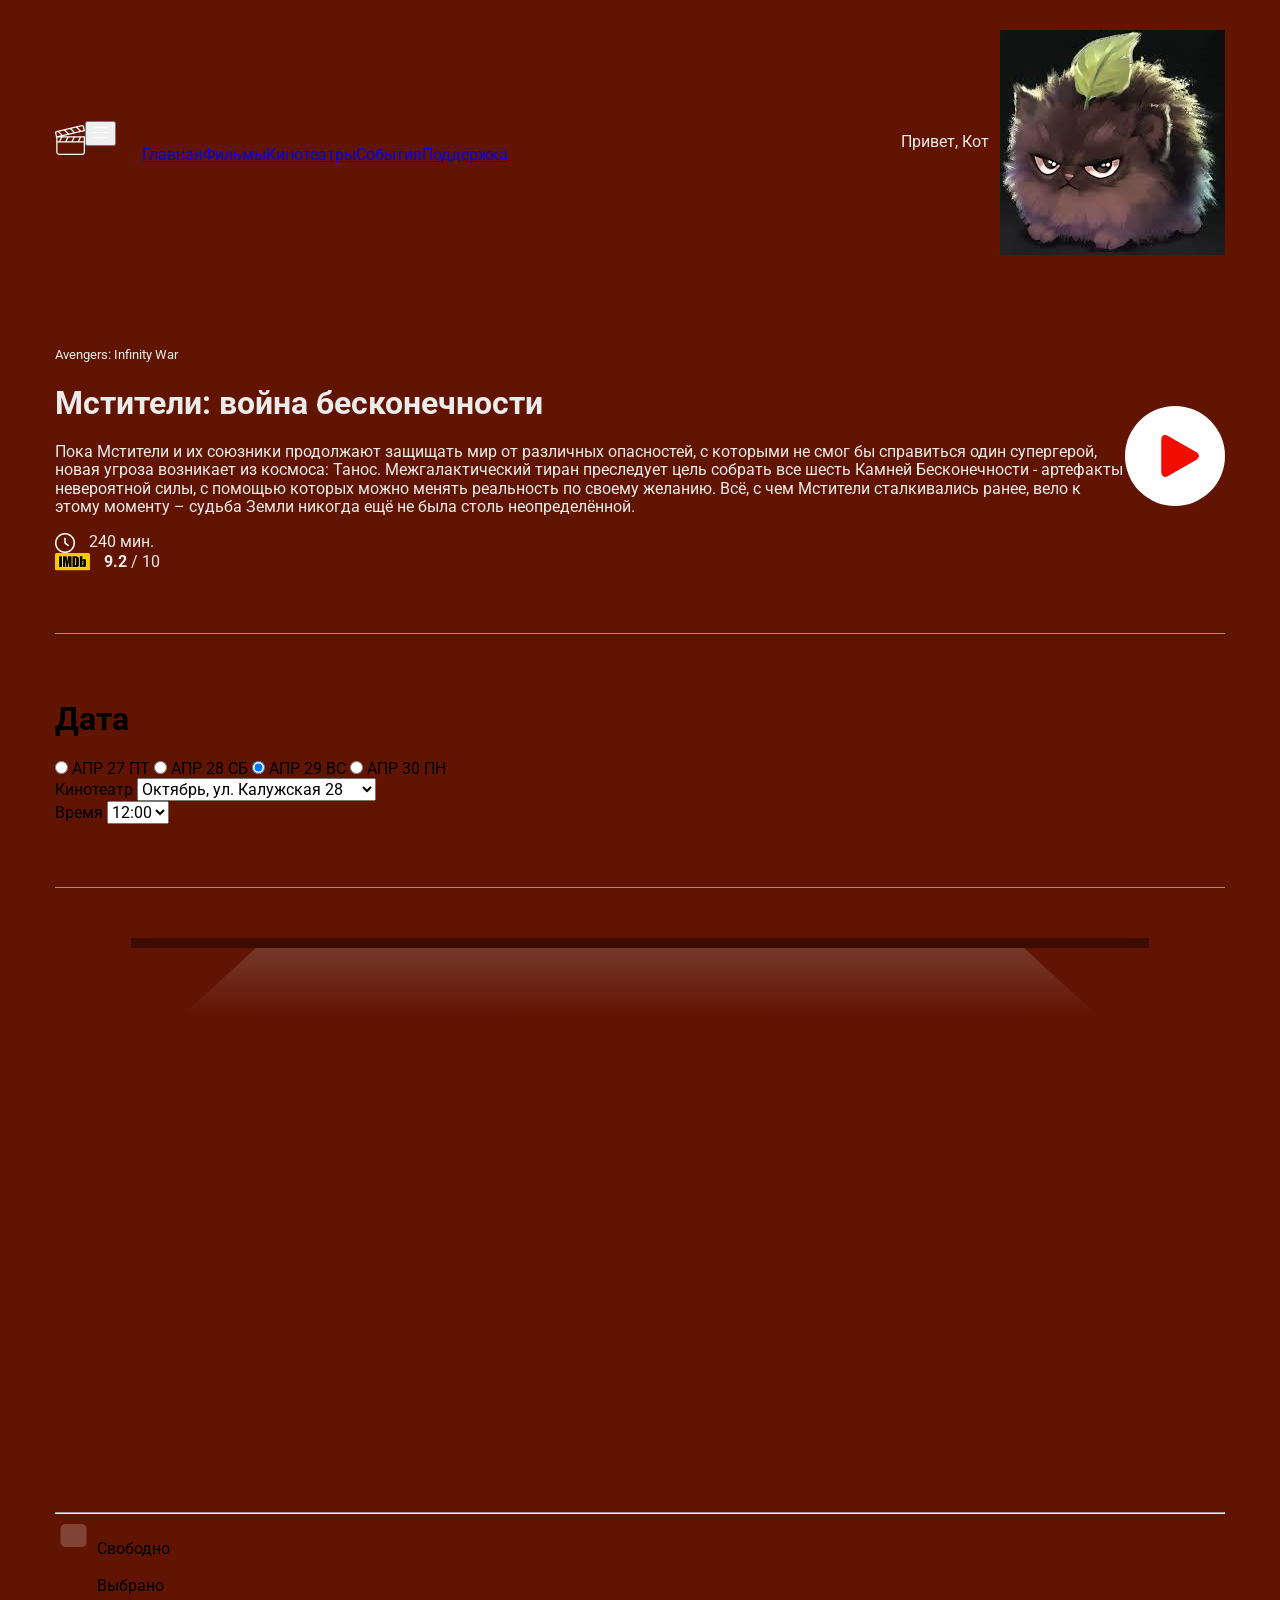
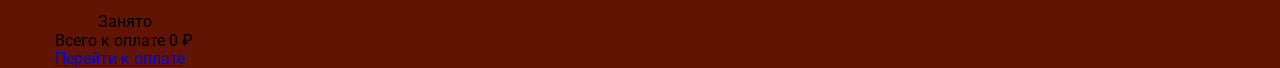
==== index.html @ 6d998ad7 "Add files via upload" ====
<!DOCTYPE html>
<html lang="ru">
  <head>
    <meta charset="UTF-8" />
    <meta http-equiv="X-UA-Compatible" content="IE=edge" />
    <meta name="viewport" content="width=device-width, initial-scale=1.0" />
    <title>Кинотеатр</title>
    <link rel="preconnect" href="https://fonts.googleapis.com" />
    <link rel="preconnect" href="https://fonts.gstatic.com" crossorigin />
    <link
      href="https://fonts.googleapis.com/css2?family=Roboto:wght@400;700&display=swap"
      rel="stylesheet"
    />
    <link rel="stylesheet" href="CSS/normalize.css" />
    <link
      rel="stylesheet"
      href="https://cdn.jsdelivr.net/npm/@fancyapps/ui@4.0/dist/fancybox.css"
    />
    <link rel="stylesheet" href="CSS/style.css" />
  </head>
  <body>
    <header class="header">
      <div class="navbar container">
        <a href="/">
          <img src="IMG/logo.png" alt="logo" />
        </a>
        <nav class="nav">
          <button class="m-menu">
            <svg
              width="15"
              height="11"
              viewBox="0 0 15 11"
              fill="none"
              xmlns="http://www.w3.org/2000/svg"
            >
              <line y1="0.5" x2="15" y2="0.5" stroke="white" />
              <line y1="5.5" x2="15" y2="5.5" stroke="white" />
              <line y1="10.5" x2="15" y2="10.5" stroke="white" />
            </svg>
          </button>
          <ul class="menu">
            <li class="menu-item">
              <a href="#1" class="menu-link">Главная</a>
            </li>
            <li class="menu-item">
              <a href="#2" class="menu-link">Фильмы</a>
            </li>
            <li class="menu-item">
              <a href="#3" class="menu-link">Кинотеатры</a>
            </li>
            <li class="menu-item">
              <a
                href="https://ru.wikipedia.org/wiki/%D0%9C%D1%81%D1%82%D0%B8%D1%82%D0%B5%D0%BB%D0%B8:_%D0%92%D0%BE%D0%B9%D0%BD%D0%B0_%D0%B1%D0%B5%D1%81%D0%BA%D0%BE%D0%BD%D0%B5%D1%87%D0%BD%D0%BE%D1%81%D1%82%D0%B8"
                class="menu-link"
                >События</a
              >
            </li>
            <li class="menu-item">
              <a
                href="https://pomoschryadom.ru/category/helplines"
                class="menu-link"
                >Поддержка</a
              >
            </li>
          </ul>
        </nav>
        <div class="user">
          <span>Привет, Кот</span>
          <img class="avatar" src="IMG/Rectangle.jfif" alt="Мила" />
        </div>
      </div>
      <!-- /.navbar -->

      <div class="film container">
        <div class="film-info">
          <small id="1" class="film-title-small">Avengers: Infinity War</small>
          <h1 id="2" class="film-title">Мстители: война бесконечности</h1>
          <p class="film-description">
            Пока Мстители и их союзники продолжают защищать мир от различных
            опасностей, с которыми не смог бы справиться один супергерой, новая
            угроза возникает из космоса: Танос. Межгалактический тиран
            преследует цель собрать все шесть Камней Бесконечности - артефакты
            невероятной силы, с помощью которых можно менять реальность по
            своему желанию. Всё, с чем Мстители сталкивались ранее, вело к этому
            моменту – судьба Земли никогда ещё не была столь неопределённой.
          </p>
          <div class="film-details">
            <div class="time">
              <img src="IMG/clock 1.png" alt="Время" class="time-icon" />
              <span class="time-counter">240 мин.</span>
            </div>
            <div class="rating">
              <img src="IMG/imdb.png" alt="imdb" class="rating-icon" />
              <span class="rating-counter">
                <strong class="rating-current">9.2</strong> / 10
              </span>
            </div>
          </div>
          <!-- /.film-details -->
        </div>
        <a href="#" id="open-video" class="film-trailer">
          <div id="video-container">
            <svg
              width="100"
              height="100"
              viewBox="0 0 100 100"
              fill="none"
              xmlns="http://www.w3.org/2000/svg"
            >
              <circle cx="50" cy="50" r="50" fill="white" />
              <g clip-path="url(#clip0_1_158)">
                <path
                  d="M43.0758 30.0033C39.3071 27.8416 36.2518 29.6125 36.2518 33.9556V66.0059C36.2518 70.3533 39.3071 72.1219 43.0758 69.9623L71.0893 53.8967C74.8592 51.7342 74.8592 48.2306 71.0893 46.0686L43.0758 30.0033Z"
                  fill="#F20D01"
                />
              </g>
              <defs>
                <clipPath id="clip0_1_158">
                  <rect
                    width="41.8013"
                    height="41.8013"
                    fill="white"
                    transform="translate(34.1837 29.0816)"
                  />
                </clipPath>
              </defs>
            </svg>
          </div>
        </a>
      </div>
      <!-- /.film -->

      <div class="session container">
        <div class="session_date">
          <h1 class="date_title">Дата</h1>
          <div class="session_container">
            <input type="radio" id="d27" name="date" />
            <label for="d27" class="session_day">
              <span class="mouth">АПР</span>
              <span class="day">27</span>
              <span class="day_week">ПТ</span>
            </label>

            <input type="radio" id="d28" name="date" />
            <label for="d28" class="session_day">
              <span class="mouth">АПР</span>
              <span class="day">28</span>
              <span class="day_week">СБ</span>
            </label>

            <input type="radio" id="d29" name="date" checked />
            <label for="d29" class="session_day">
              <span class="mouth">АПР</span>
              <span class="day">29</span>
              <span class="day_week">ВС</span>
            </label>

            <input type="radio" id="d30" name="date" />
            <label for="d30" class="session_day">
              <span class="mouth">АПР</span>
              <span class="day">30</span>
              <span class="day_week">ПН</span>
            </label>
          </div>
        </div>
        <!-- /.date -->
        <div class="session-cinema">
          <span id="3" class="session-label">Кинотеатр</span>
          <select class="select select-cinema" name="cinema">
            <option value="Октябрь, ул. Калужская 28">
              Октябрь, ул. Калужская 28
            </option>
            <option value="Ленина, ул. Пушкинская 12">
              Ленина, ул. Пушкинская 12
            </option>
            <option value="Зубарева, ул. Современная 8">
              Зубарева, ул. Современная 8
            </option>
            <option value="Черепанова, ул. Горловая 32">
              Черепанова, ул. Горловая 32
            </option>
          </select>
        </div>
        <!-- /.cinema -->
        <div class="session-time">
          <span class="session-label">Время</span>
          <select class="select" name="time">
            <option value="12:00">12:00</option>
            <option value="16:00">16:00</option>
            <option value="20:00">20:00</option>
            <option value="00:00">00:00</option>
          </select>
        </div>
        <!-- /.session-time -->
      </div>
      <!-- /.session -->
    </header>

    <div class="scheme container">
      <svg
        class="scheme-svg"
        viewBox="0 0 1170 600"
        fill="none"
        xmlns="http://www.w3.org/2000/svg"
      >
        <path
          class="light"
          d="M128 115L201.04 48H968.96L1042 115H128Z"
          fill="url(#paint0_linear_13_374)"
        />
        <line
          x1="76"
          y1="43"
          x2="1094"
          y2="43"
          stroke="black"
          stroke-opacity="0.39"
          stroke-width="10"
        />
        <path
          d="M156.5 135C159.814 135 162.5 137.686 162.5 141V154C162.5 157.314 159.814 160 156.5 160H140.5C137.186 160 134.5 157.314 134.5 154V141C134.5 137.686 137.186 135 140.5 135H156.5Z"
        />
        <path
          d="M205 135C208.314 135 211 137.686 211 141V154C211 157.314 208.314 160 205 160H189C185.686 160 183 157.314 183 154V141C183 137.686 185.686 135 189 135H205Z"
        />
        <path
          d="M253.5 135C256.814 135 259.5 137.686 259.5 141V154C259.5 157.314 256.814 160 253.5 160H237.5C234.186 160 231.5 157.314 231.5 154V141C231.5 137.686 234.186 135 237.5 135H253.5Z"
        />
        <path
          d="M302 135C305.314 135 308 137.686 308 141V154C308 157.314 305.314 160 302 160H286C282.686 160 280 157.314 280 154V141C280 137.686 282.686 135 286 135H302Z"
        />
        <path
          d="M350.5 135C353.814 135 356.5 137.686 356.5 141V154C356.5 157.314 353.814 160 350.5 160H334.5C331.186 160 328.5 157.314 328.5 154V141C328.5 137.686 331.186 135 334.5 135H350.5Z"
        />
        <path
          d="M399 135C402.314 135 405 137.686 405 141V154C405 157.314 402.314 160 399 160H383C379.686 160 377 157.314 377 154V141C377 137.686 379.686 135 383 135H399Z"
        />
        <path
          d="M447.5 135C450.814 135 453.5 137.686 453.5 141V154C453.5 157.314 450.814 160 447.5 160H431.5C428.186 160 425.5 157.314 425.5 154V141C425.5 137.686 428.186 135 431.5 135H447.5Z"
        />
        <path
          class="booked"
          d="M496 135C499.314 135 502 137.686 502 141V154C502 157.314 499.314 160 496 160H480C476.686 160 474 157.314 474 154V141C474 137.686 476.686 135 480 135H496Z"
        />
        <path
          d="M544.5 135C547.814 135 550.5 137.686 550.5 141V154C550.5 157.314 547.814 160 544.5 160H528.5C525.186 160 522.5 157.314 522.5 154V141C522.5 137.686 525.186 135 528.5 135H544.5Z"
        />
        <path
          d="M593 135C596.314 135 599 137.686 599 141V154C599 157.314 596.314 160 593 160H577C573.686 160 571 157.314 571 154V141C571 137.686 573.686 135 577 135H593Z"
        />
        <path
          d="M641.5 135C644.814 135 647.5 137.686 647.5 141V154C647.5 157.314 644.814 160 641.5 160H625.5C622.186 160 619.5 157.314 619.5 154V141C619.5 137.686 622.186 135 625.5 135H641.5Z"
        />
        <path
          class="booked"
          d="M690 135C693.314 135 696 137.686 696 141V154C696 157.314 693.314 160 690 160H674C670.686 160 668 157.314 668 154V141C668 137.686 670.686 135 674 135H690Z"
        />
        <path
          d="M738.5 135C741.814 135 744.5 137.686 744.5 141V154C744.5 157.314 741.814 160 738.5 160H722.5C719.186 160 716.5 157.314 716.5 154V141C716.5 137.686 719.186 135 722.5 135H738.5Z"
        />
        <path
          d="M787 135C790.314 135 793 137.686 793 141V154C793 157.314 790.314 160 787 160H771C767.686 160 765 157.314 765 154V141C765 137.686 767.686 135 771 135H787Z"
        />
        <path
          class="booked"
          d="M835.5 135C838.814 135 841.5 137.686 841.5 141V154C841.5 157.314 838.814 160 835.5 160H819.5C816.186 160 813.5 157.314 813.5 154V141C813.5 137.686 816.186 135 819.5 135H835.5Z"
        />
        <path
          d="M884 135C887.314 135 890 137.686 890 141V154C890 157.314 887.314 160 884 160H868C864.686 160 862 157.314 862 154V141C862 137.686 864.686 135 868 135H884Z"
        />
        <path
          d="M932.5 135C935.814 135 938.5 137.686 938.5 141V154C938.5 157.314 935.814 160 932.5 160H916.5C913.186 160 910.5 157.314 910.5 154V141C910.5 137.686 913.186 135 916.5 135H932.5Z"
        />
        <path
          d="M981 135C984.314 135 987 137.686 987 141V154C987 157.314 984.314 160 981 160H965C961.686 160 959 157.314 959 154V141C959 137.686 961.686 135 965 135H981Z"
        />
        <path
          class="booked"
          d="M1029.5 135C1032.81 135 1035.5 137.686 1035.5 141V154C1035.5 157.314 1032.81 160 1029.5 160H1013.5C1010.19 160 1007.5 157.314 1007.5 154V141C1007.5 137.686 1010.19 135 1013.5 135H1029.5Z"
        />
        <path
          d="M156.5 184C159.814 184 162.5 186.686 162.5 190V203C162.5 206.314 159.814 209 156.5 209H140.5C137.186 209 134.5 206.314 134.5 203V190C134.5 186.686 137.186 184 140.5 184H156.5Z"
        />
        <path
          d="M205 184C208.314 184 211 186.686 211 190V203C211 206.314 208.314 209 205 209H189C185.686 209 183 206.314 183 203V190C183 186.686 185.686 184 189 184H205Z"
        />
        <path
          d="M253.5 184C256.814 184 259.5 186.686 259.5 190V203C259.5 206.314 256.814 209 253.5 209H237.5C234.186 209 231.5 206.314 231.5 203V190C231.5 186.686 234.186 184 237.5 184H253.5Z"
        />
        <path
          d="M302 184C305.314 184 308 186.686 308 190V203C308 206.314 305.314 209 302 209H286C282.686 209 280 206.314 280 203V190C280 186.686 282.686 184 286 184H302Z"
        />
        <path
          d="M350.5 184C353.814 184 356.5 186.686 356.5 190V203C356.5 206.314 353.814 209 350.5 209H334.5C331.186 209 328.5 206.314 328.5 203V190C328.5 186.686 331.186 184 334.5 184H350.5Z"
        />
        <path
          d="M399 184C402.314 184 405 186.686 405 190V203C405 206.314 402.314 209 399 209H383C379.686 209 377 206.314 377 203V190C377 186.686 379.686 184 383 184H399Z"
        />
        <path
          d="M447.5 184C450.814 184 453.5 186.686 453.5 190V203C453.5 206.314 450.814 209 447.5 209H431.5C428.186 209 425.5 206.314 425.5 203V190C425.5 186.686 428.186 184 431.5 184H447.5Z"
        />
        <path
          d="M496 184C499.314 184 502 186.686 502 190V203C502 206.314 499.314 209 496 209H480C476.686 209 474 206.314 474 203V190C474 186.686 476.686 184 480 184H496Z"
        />
        <path
          d="M544.5 184C547.814 184 550.5 186.686 550.5 190V203C550.5 206.314 547.814 209 544.5 209H528.5C525.186 209 522.5 206.314 522.5 203V190C522.5 186.686 525.186 184 528.5 184H544.5Z"
        />
        <path
          d="M593 184C596.314 184 599 186.686 599 190V203C599 206.314 596.314 209 593 209H577C573.686 209 571 206.314 571 203V190C571 186.686 573.686 184 577 184H593Z"
        />
        <path
          d="M641.5 184C644.814 184 647.5 186.686 647.5 190V203C647.5 206.314 644.814 209 641.5 209H625.5C622.186 209 619.5 206.314 619.5 203V190C619.5 186.686 622.186 184 625.5 184H641.5Z"
        />
        <path
          d="M690 184C693.314 184 696 186.686 696 190V203C696 206.314 693.314 209 690 209H674C670.686 209 668 206.314 668 203V190C668 186.686 670.686 184 674 184H690Z"
        />
        <path
          d="M738.5 184C741.814 184 744.5 186.686 744.5 190V203C744.5 206.314 741.814 209 738.5 209H722.5C719.186 209 716.5 206.314 716.5 203V190C716.5 186.686 719.186 184 722.5 184H738.5Z"
        />
        <path
          d="M787 184C790.314 184 793 186.686 793 190V203C793 206.314 790.314 209 787 209H771C767.686 209 765 206.314 765 203V190C765 186.686 767.686 184 771 184H787Z"
        />
        <path
          d="M835.5 184C838.814 184 841.5 186.686 841.5 190V203C841.5 206.314 838.814 209 835.5 209H819.5C816.186 209 813.5 206.314 813.5 203V190C813.5 186.686 816.186 184 819.5 184H835.5Z"
        />
        <path
          d="M884 184C887.314 184 890 186.686 890 190V203C890 206.314 887.314 209 884 209H868C864.686 209 862 206.314 862 203V190C862 186.686 864.686 184 868 184H884Z"
        />
        <path
          d="M932.5 184C935.814 184 938.5 186.686 938.5 190V203C938.5 206.314 935.814 209 932.5 209H916.5C913.186 209 910.5 206.314 910.5 203V190C910.5 186.686 913.186 184 916.5 184H932.5Z"
        />
        <path
          d="M981 184C984.314 184 987 186.686 987 190V203C987 206.314 984.314 209 981 209H965C961.686 209 959 206.314 959 203V190C959 186.686 961.686 184 965 184H981Z"
        />
        <path
          d="M1029.5 184C1032.81 184 1035.5 186.686 1035.5 190V203C1035.5 206.314 1032.81 209 1029.5 209H1013.5C1010.19 209 1007.5 206.314 1007.5 203V190C1007.5 186.686 1010.19 184 1013.5 184H1029.5Z"
        />
        <path
          d="M156.5 233C159.814 233 162.5 235.686 162.5 239V252C162.5 255.314 159.814 258 156.5 258H140.5C137.186 258 134.5 255.314 134.5 252V239C134.5 235.686 137.186 233 140.5 233H156.5Z"
        />
        <path
          d="M205 233C208.314 233 211 235.686 211 239V252C211 255.314 208.314 258 205 258H189C185.686 258 183 255.314 183 252V239C183 235.686 185.686 233 189 233H205Z"
        />
        <path
          d="M253.5 233C256.814 233 259.5 235.686 259.5 239V252C259.5 255.314 256.814 258 253.5 258H237.5C234.186 258 231.5 255.314 231.5 252V239C231.5 235.686 234.186 233 237.5 233H253.5Z"
        />
        <path
          d="M302 233C305.314 233 308 235.686 308 239V252C308 255.314 305.314 258 302 258H286C282.686 258 280 255.314 280 252V239C280 235.686 282.686 233 286 233H302Z"
        />
        <path
          d="M350.5 233C353.814 233 356.5 235.686 356.5 239V252C356.5 255.314 353.814 258 350.5 258H334.5C331.186 258 328.5 255.314 328.5 252V239C328.5 235.686 331.186 233 334.5 233H350.5Z"
        />
        <path
          d="M399 233C402.314 233 405 235.686 405 239V252C405 255.314 402.314 258 399 258H383C379.686 258 377 255.314 377 252V239C377 235.686 379.686 233 383 233H399Z"
        />
        <path
          d="M447.5 233C450.814 233 453.5 235.686 453.5 239V252C453.5 255.314 450.814 258 447.5 258H431.5C428.186 258 425.5 255.314 425.5 252V239C425.5 235.686 428.186 233 431.5 233H447.5Z"
        />
        <path
          d="M496 233C499.314 233 502 235.686 502 239V252C502 255.314 499.314 258 496 258H480C476.686 258 474 255.314 474 252V239C474 235.686 476.686 233 480 233H496Z"
        />
        <path
          d="M544.5 233C547.814 233 550.5 235.686 550.5 239V252C550.5 255.314 547.814 258 544.5 258H528.5C525.186 258 522.5 255.314 522.5 252V239C522.5 235.686 525.186 233 528.5 233H544.5Z"
        />
        <path
          d="M593 233C596.314 233 599 235.686 599 239V252C599 255.314 596.314 258 593 258H577C573.686 258 571 255.314 571 252V239C571 235.686 573.686 233 577 233H593Z"
        />
        <path
          d="M641.5 233C644.814 233 647.5 235.686 647.5 239V252C647.5 255.314 644.814 258 641.5 258H625.5C622.186 258 619.5 255.314 619.5 252V239C619.5 235.686 622.186 233 625.5 233H641.5Z"
        />
        <path
          d="M690 233C693.314 233 696 235.686 696 239V252C696 255.314 693.314 258 690 258H674C670.686 258 668 255.314 668 252V239C668 235.686 670.686 233 674 233H690Z"
        />
        <path
          d="M738.5 233C741.814 233 744.5 235.686 744.5 239V252C744.5 255.314 741.814 258 738.5 258H722.5C719.186 258 716.5 255.314 716.5 252V239C716.5 235.686 719.186 233 722.5 233H738.5Z"
        />
        <path
          d="M787 233C790.314 233 793 235.686 793 239V252C793 255.314 790.314 258 787 258H771C767.686 258 765 255.314 765 252V239C765 235.686 767.686 233 771 233H787Z"
        />
        <path
          d="M835.5 233C838.814 233 841.5 235.686 841.5 239V252C841.5 255.314 838.814 258 835.5 258H819.5C816.186 258 813.5 255.314 813.5 252V239C813.5 235.686 816.186 233 819.5 233H835.5Z"
        />
        <path
          d="M884 233C887.314 233 890 235.686 890 239V252C890 255.314 887.314 258 884 258H868C864.686 258 862 255.314 862 252V239C862 235.686 864.686 233 868 233H884Z"
        />
        <path
          d="M932.5 233C935.814 233 938.5 235.686 938.5 239V252C938.5 255.314 935.814 258 932.5 258H916.5C913.186 258 910.5 255.314 910.5 252V239C910.5 235.686 913.186 233 916.5 233H932.5Z"
        />
        <path
          d="M981 233C984.314 233 987 235.686 987 239V252C987 255.314 984.314 258 981 258H965C961.686 258 959 255.314 959 252V239C959 235.686 961.686 233 965 233H981Z"
        />
        <path
          d="M1029.5 233C1032.81 233 1035.5 235.686 1035.5 239V252C1035.5 255.314 1032.81 258 1029.5 258H1013.5C1010.19 258 1007.5 255.314 1007.5 252V239C1007.5 235.686 1010.19 233 1013.5 233H1029.5Z"
        />
        <path
          d="M156.5 282C159.814 282 162.5 284.686 162.5 288V301C162.5 304.314 159.814 307 156.5 307H140.5C137.186 307 134.5 304.314 134.5 301V288C134.5 284.686 137.186 282 140.5 282H156.5Z"
        />
        <path
          d="M205 282C208.314 282 211 284.686 211 288V301C211 304.314 208.314 307 205 307H189C185.686 307 183 304.314 183 301V288C183 284.686 185.686 282 189 282H205Z"
        />
        <path
          d="M253.5 282C256.814 282 259.5 284.686 259.5 288V301C259.5 304.314 256.814 307 253.5 307H237.5C234.186 307 231.5 304.314 231.5 301V288C231.5 284.686 234.186 282 237.5 282H253.5Z"
        />
        <path
          d="M302 282C305.314 282 308 284.686 308 288V301C308 304.314 305.314 307 302 307H286C282.686 307 280 304.314 280 301V288C280 284.686 282.686 282 286 282H302Z"
        />
        <path
          d="M350.5 282C353.814 282 356.5 284.686 356.5 288V301C356.5 304.314 353.814 307 350.5 307H334.5C331.186 307 328.5 304.314 328.5 301V288C328.5 284.686 331.186 282 334.5 282H350.5Z"
        />
        <path
          d="M399 282C402.314 282 405 284.686 405 288V301C405 304.314 402.314 307 399 307H383C379.686 307 377 304.314 377 301V288C377 284.686 379.686 282 383 282H399Z"
        />
        <path
          d="M447.5 282C450.814 282 453.5 284.686 453.5 288V301C453.5 304.314 450.814 307 447.5 307H431.5C428.186 307 425.5 304.314 425.5 301V288C425.5 284.686 428.186 282 431.5 282H447.5Z"
        />
        <path
          d="M496 282C499.314 282 502 284.686 502 288V301C502 304.314 499.314 307 496 307H480C476.686 307 474 304.314 474 301V288C474 284.686 476.686 282 480 282H496Z"
        />
        <path
          d="M544.5 282C547.814 282 550.5 284.686 550.5 288V301C550.5 304.314 547.814 307 544.5 307H528.5C525.186 307 522.5 304.314 522.5 301V288C522.5 284.686 525.186 282 528.5 282H544.5Z"
        />
        <path
          d="M593 282C596.314 282 599 284.686 599 288V301C599 304.314 596.314 307 593 307H577C573.686 307 571 304.314 571 301V288C571 284.686 573.686 282 577 282H593Z"
        />
        <path
          d="M641.5 282C644.814 282 647.5 284.686 647.5 288V301C647.5 304.314 644.814 307 641.5 307H625.5C622.186 307 619.5 304.314 619.5 301V288C619.5 284.686 622.186 282 625.5 282H641.5Z"
        />
        <path
          d="M690 282C693.314 282 696 284.686 696 288V301C696 304.314 693.314 307 690 307H674C670.686 307 668 304.314 668 301V288C668 284.686 670.686 282 674 282H690Z"
        />
        <path
          d="M738.5 282C741.814 282 744.5 284.686 744.5 288V301C744.5 304.314 741.814 307 738.5 307H722.5C719.186 307 716.5 304.314 716.5 301V288C716.5 284.686 719.186 282 722.5 282H738.5Z"
        />
        <path
          d="M787 282C790.314 282 793 284.686 793 288V301C793 304.314 790.314 307 787 307H771C767.686 307 765 304.314 765 301V288C765 284.686 767.686 282 771 282H787Z"
        />
        <path
          d="M835.5 282C838.814 282 841.5 284.686 841.5 288V301C841.5 304.314 838.814 307 835.5 307H819.5C816.186 307 813.5 304.314 813.5 301V288C813.5 284.686 816.186 282 819.5 282H835.5Z"
        />
        <path
          d="M884 282C887.314 282 890 284.686 890 288V301C890 304.314 887.314 307 884 307H868C864.686 307 862 304.314 862 301V288C862 284.686 864.686 282 868 282H884Z"
        />
        <path
          d="M932.5 282C935.814 282 938.5 284.686 938.5 288V301C938.5 304.314 935.814 307 932.5 307H916.5C913.186 307 910.5 304.314 910.5 301V288C910.5 284.686 913.186 282 916.5 282H932.5Z"
        />
        <path
          d="M981 282C984.314 282 987 284.686 987 288V301C987 304.314 984.314 307 981 307H965C961.686 307 959 304.314 959 301V288C959 284.686 961.686 282 965 282H981Z"
        />
        <path
          d="M1029.5 282C1032.81 282 1035.5 284.686 1035.5 288V301C1035.5 304.314 1032.81 307 1029.5 307H1013.5C1010.19 307 1007.5 304.314 1007.5 301V288C1007.5 284.686 1010.19 282 1013.5 282H1029.5Z"
        />
        <path
          d="M98.5 366C101.814 366 104.5 368.686 104.5 372V385C104.5 388.314 101.814 391 98.5 391H82.5C79.1863 391 76.5 388.314 76.5 385V372C76.5 368.686 79.1863 366 82.5 366H98.5Z"
        />
        <path
          d="M147 366C150.314 366 153 368.686 153 372V385C153 388.314 150.314 391 147 391H131C127.686 391 125 388.314 125 385V372C125 368.686 127.686 366 131 366H147Z"
        />
        <path
          d="M195.5 366C198.814 366 201.5 368.686 201.5 372V385C201.5 388.314 198.814 391 195.5 391H179.5C176.186 391 173.5 388.314 173.5 385V372C173.5 368.686 176.186 366 179.5 366H195.5Z"
        />
        <path
          d="M244 366C247.314 366 250 368.686 250 372V385C250 388.314 247.314 391 244 391H228C224.686 391 222 388.314 222 385V372C222 368.686 224.686 366 228 366H244Z"
        />
        <path
          d="M292.5 366C295.814 366 298.5 368.686 298.5 372V385C298.5 388.314 295.814 391 292.5 391H276.5C273.186 391 270.5 388.314 270.5 385V372C270.5 368.686 273.186 366 276.5 366H292.5Z"
        />
        <path
          d="M341 366C344.314 366 347 368.686 347 372V385C347 388.314 344.314 391 341 391H325C321.686 391 319 388.314 319 385V372C319 368.686 321.686 366 325 366H341Z"
        />
        <path
          d="M389.5 366C392.814 366 395.5 368.686 395.5 372V385C395.5 388.314 392.814 391 389.5 391H373.5C370.186 391 367.5 388.314 367.5 385V372C367.5 368.686 370.186 366 373.5 366H389.5Z"
        />
        <path
          d="M438 366C441.314 366 444 368.686 444 372V385C444 388.314 441.314 391 438 391H422C418.686 391 416 388.314 416 385V372C416 368.686 418.686 366 422 366H438Z"
        />
        <path
          d="M486.5 366C489.814 366 492.5 368.686 492.5 372V385C492.5 388.314 489.814 391 486.5 391H470.5C467.186 391 464.5 388.314 464.5 385V372C464.5 368.686 467.186 366 470.5 366H486.5Z"
        />
        <path
          d="M535 366C538.314 366 541 368.686 541 372V385C541 388.314 538.314 391 535 391H519C515.686 391 513 388.314 513 385V372C513 368.686 515.686 366 519 366H535Z"
        />
        <path
          d="M98.5 415C101.814 415 104.5 417.686 104.5 421V434C104.5 437.314 101.814 440 98.5 440H82.5C79.1863 440 76.5 437.314 76.5 434V421C76.5 417.686 79.1863 415 82.5 415H98.5Z"
        />
        <path
          d="M147 415C150.314 415 153 417.686 153 421V434C153 437.314 150.314 440 147 440H131C127.686 440 125 437.314 125 434V421C125 417.686 127.686 415 131 415H147Z"
        />
        <path
          d="M195.5 415C198.814 415 201.5 417.686 201.5 421V434C201.5 437.314 198.814 440 195.5 440H179.5C176.186 440 173.5 437.314 173.5 434V421C173.5 417.686 176.186 415 179.5 415H195.5Z"
        />
        <path
          d="M244 415C247.314 415 250 417.686 250 421V434C250 437.314 247.314 440 244 440H228C224.686 440 222 437.314 222 434V421C222 417.686 224.686 415 228 415H244Z"
        />
        <path
          d="M292.5 415C295.814 415 298.5 417.686 298.5 421V434C298.5 437.314 295.814 440 292.5 440H276.5C273.186 440 270.5 437.314 270.5 434V421C270.5 417.686 273.186 415 276.5 415H292.5Z"
        />
        <path
          d="M341 415C344.314 415 347 417.686 347 421V434C347 437.314 344.314 440 341 440H325C321.686 440 319 437.314 319 434V421C319 417.686 321.686 415 325 415H341Z"
        />
        <path
          d="M389.5 415C392.814 415 395.5 417.686 395.5 421V434C395.5 437.314 392.814 440 389.5 440H373.5C370.186 440 367.5 437.314 367.5 434V421C367.5 417.686 370.186 415 373.5 415H389.5Z"
        />
        <path
          d="M438 415C441.314 415 444 417.686 444 421V434C444 437.314 441.314 440 438 440H422C418.686 440 416 437.314 416 434V421C416 417.686 418.686 415 422 415H438Z"
        />
        <path
          d="M486.5 415C489.814 415 492.5 417.686 492.5 421V434C492.5 437.314 489.814 440 486.5 440H470.5C467.186 440 464.5 437.314 464.5 434V421C464.5 417.686 467.186 415 470.5 415H486.5Z"
        />
        <path
          d="M535 415C538.314 415 541 417.686 541 421V434C541 437.314 538.314 440 535 440H519C515.686 440 513 437.314 513 434V421C513 417.686 515.686 415 519 415H535Z"
        />
        <path
          d="M98.5 464C101.814 464 104.5 466.686 104.5 470V483C104.5 486.314 101.814 489 98.5 489H82.5C79.1863 489 76.5 486.314 76.5 483V470C76.5 466.686 79.1863 464 82.5 464H98.5Z"
        />
        <path
          d="M147 464C150.314 464 153 466.686 153 470V483C153 486.314 150.314 489 147 489H131C127.686 489 125 486.314 125 483V470C125 466.686 127.686 464 131 464H147Z"
        />
        <path
          d="M195.5 464C198.814 464 201.5 466.686 201.5 470V483C201.5 486.314 198.814 489 195.5 489H179.5C176.186 489 173.5 486.314 173.5 483V470C173.5 466.686 176.186 464 179.5 464H195.5Z"
        />
        <path
          d="M244 464C247.314 464 250 466.686 250 470V483C250 486.314 247.314 489 244 489H228C224.686 489 222 486.314 222 483V470C222 466.686 224.686 464 228 464H244Z"
        />
        <path
          d="M292.5 464C295.814 464 298.5 466.686 298.5 470V483C298.5 486.314 295.814 489 292.5 489H276.5C273.186 489 270.5 486.314 270.5 483V470C270.5 466.686 273.186 464 276.5 464H292.5Z"
        />
        <path
          d="M341 464C344.314 464 347 466.686 347 470V483C347 486.314 344.314 489 341 489H325C321.686 489 319 486.314 319 483V470C319 466.686 321.686 464 325 464H341Z"
        />
        <path
          d="M389.5 464C392.814 464 395.5 466.686 395.5 470V483C395.5 486.314 392.814 489 389.5 489H373.5C370.186 489 367.5 486.314 367.5 483V470C367.5 466.686 370.186 464 373.5 464H389.5Z"
        />
        <path
          d="M438 464C441.314 464 444 466.686 444 470V483C444 486.314 441.314 489 438 489H422C418.686 489 416 486.314 416 483V470C416 466.686 418.686 464 422 464H438Z"
        />
        <path
          d="M486.5 464C489.814 464 492.5 466.686 492.5 470V483C492.5 486.314 489.814 489 486.5 489H470.5C467.186 489 464.5 486.314 464.5 483V470C464.5 466.686 467.186 464 470.5 464H486.5Z"
        />
        <path
          d="M535 464C538.314 464 541 466.686 541 470V483C541 486.314 538.314 489 535 489H519C515.686 489 513 486.314 513 483V470C513 466.686 515.686 464 519 464H535Z"
        />
        <path
          d="M98.5 513C101.814 513 104.5 515.686 104.5 519V532C104.5 535.314 101.814 538 98.5 538H82.5C79.1863 538 76.5 535.314 76.5 532V519C76.5 515.686 79.1863 513 82.5 513H98.5Z"
        />
        <path
          d="M147 513C150.314 513 153 515.686 153 519V532C153 535.314 150.314 538 147 538H131C127.686 538 125 535.314 125 532V519C125 515.686 127.686 513 131 513H147Z"
        />
        <path
          d="M195.5 513C198.814 513 201.5 515.686 201.5 519V532C201.5 535.314 198.814 538 195.5 538H179.5C176.186 538 173.5 535.314 173.5 532V519C173.5 515.686 176.186 513 179.5 513H195.5Z"
        />
        <path
          d="M244 513C247.314 513 250 515.686 250 519V532C250 535.314 247.314 538 244 538H228C224.686 538 222 535.314 222 532V519C222 515.686 224.686 513 228 513H244Z"
        />
        <path
          d="M292.5 513C295.814 513 298.5 515.686 298.5 519V532C298.5 535.314 295.814 538 292.5 538H276.5C273.186 538 270.5 535.314 270.5 532V519C270.5 515.686 273.186 513 276.5 513H292.5Z"
        />
        <path
          d="M341 513C344.314 513 347 515.686 347 519V532C347 535.314 344.314 538 341 538H325C321.686 538 319 535.314 319 532V519C319 515.686 321.686 513 325 513H341Z"
        />
        <path
          d="M389.5 513C392.814 513 395.5 515.686 395.5 519V532C395.5 535.314 392.814 538 389.5 538H373.5C370.186 538 367.5 535.314 367.5 532V519C367.5 515.686 370.186 513 373.5 513H389.5Z"
        />
        <path
          d="M438 513C441.314 513 444 515.686 444 519V532C444 535.314 441.314 538 438 538H422C418.686 538 416 535.314 416 532V519C416 515.686 418.686 513 422 513H438Z"
        />
        <path
          d="M486.5 513C489.814 513 492.5 515.686 492.5 519V532C492.5 535.314 489.814 538 486.5 538H470.5C467.186 538 464.5 535.314 464.5 532V519C464.5 515.686 467.186 513 470.5 513H486.5Z"
        />
        <path
          d="M535 513C538.314 513 541 515.686 541 519V532C541 535.314 538.314 538 535 538H519C515.686 538 513 535.314 513 532V519C513 515.686 515.686 513 519 513H535Z"
        />
        <path
          d="M650.5 366C653.814 366 656.5 368.686 656.5 372V385C656.5 388.314 653.814 391 650.5 391H634.5C631.186 391 628.5 388.314 628.5 385V372C628.5 368.686 631.186 366 634.5 366H650.5Z"
        />
        <path
          d="M699 366C702.314 366 705 368.686 705 372V385C705 388.314 702.314 391 699 391H683C679.686 391 677 388.314 677 385V372C677 368.686 679.686 366 683 366H699Z"
        />
        <path
          d="M747.5 366C750.814 366 753.5 368.686 753.5 372V385C753.5 388.314 750.814 391 747.5 391H731.5C728.186 391 725.5 388.314 725.5 385V372C725.5 368.686 728.186 366 731.5 366H747.5Z"
        />
        <path
          d="M796 366C799.314 366 802 368.686 802 372V385C802 388.314 799.314 391 796 391H780C776.686 391 774 388.314 774 385V372C774 368.686 776.686 366 780 366H796Z"
        />
        <path
          d="M844.5 366C847.814 366 850.5 368.686 850.5 372V385C850.5 388.314 847.814 391 844.5 391H828.5C825.186 391 822.5 388.314 822.5 385V372C822.5 368.686 825.186 366 828.5 366H844.5Z"
        />
        <path
          d="M893 366C896.314 366 899 368.686 899 372V385C899 388.314 896.314 391 893 391H877C873.686 391 871 388.314 871 385V372C871 368.686 873.686 366 877 366H893Z"
        />
        <path
          d="M941.5 366C944.814 366 947.5 368.686 947.5 372V385C947.5 388.314 944.814 391 941.5 391H925.5C922.186 391 919.5 388.314 919.5 385V372C919.5 368.686 922.186 366 925.5 366H941.5Z"
        />
        <path
          class="booked"
          d="M990 366C993.314 366 996 368.686 996 372V385C996 388.314 993.314 391 990 391H974C970.686 391 968 388.314 968 385V372C968 368.686 970.686 366 974 366H990Z"
        />
        <path
          d="M1038.5 366C1041.81 366 1044.5 368.686 1044.5 372V385C1044.5 388.314 1041.81 391 1038.5 391H1022.5C1019.19 391 1016.5 388.314 1016.5 385V372C1016.5 368.686 1019.19 366 1022.5 366H1038.5Z"
        />
        <path
          d="M1087 366C1090.31 366 1093 368.686 1093 372V385C1093 388.314 1090.31 391 1087 391H1071C1067.69 391 1065 388.314 1065 385V372C1065 368.686 1067.69 366 1071 366H1087Z"
        />
        <path
          class="booked"
          d="M650.5 415C653.814 415 656.5 417.686 656.5 421V434C656.5 437.314 653.814 440 650.5 440H634.5C631.186 440 628.5 437.314 628.5 434V421C628.5 417.686 631.186 415 634.5 415H650.5Z"
        />
        <path
          class="booked"
          d="M699 415C702.314 415 705 417.686 705 421V434C705 437.314 702.314 440 699 440H683C679.686 440 677 437.314 677 434V421C677 417.686 679.686 415 683 415H699Z"
        />
        <path
          d="M747.5 415C750.814 415 753.5 417.686 753.5 421V434C753.5 437.314 750.814 440 747.5 440H731.5C728.186 440 725.5 437.314 725.5 434V421C725.5 417.686 728.186 415 731.5 415H747.5Z"
        />
        <path
          d="M796 415C799.314 415 802 417.686 802 421V434C802 437.314 799.314 440 796 440H780C776.686 440 774 437.314 774 434V421C774 417.686 776.686 415 780 415H796Z"
        />
        <path
          d="M844.5 415C847.814 415 850.5 417.686 850.5 421V434C850.5 437.314 847.814 440 844.5 440H828.5C825.186 440 822.5 437.314 822.5 434V421C822.5 417.686 825.186 415 828.5 415H844.5Z"
        />
        <path
          d="M893 415C896.314 415 899 417.686 899 421V434C899 437.314 896.314 440 893 440H877C873.686 440 871 437.314 871 434V421C871 417.686 873.686 415 877 415H893Z"
        />
        <path
          d="M941.5 415C944.814 415 947.5 417.686 947.5 421V434C947.5 437.314 944.814 440 941.5 440H925.5C922.186 440 919.5 437.314 919.5 434V421C919.5 417.686 922.186 415 925.5 415H941.5Z"
        />
        <path
          d="M990 415C993.314 415 996 417.686 996 421V434C996 437.314 993.314 440 990 440H974C970.686 440 968 437.314 968 434V421C968 417.686 970.686 415 974 415H990Z"
        />
        <path
          d="M1038.5 415C1041.81 415 1044.5 417.686 1044.5 421V434C1044.5 437.314 1041.81 440 1038.5 440H1022.5C1019.19 440 1016.5 437.314 1016.5 434V421C1016.5 417.686 1019.19 415 1022.5 415H1038.5Z"
        />
        <path
          d="M1087 415C1090.31 415 1093 417.686 1093 421V434C1093 437.314 1090.31 440 1087 440H1071C1067.69 440 1065 437.314 1065 434V421C1065 417.686 1067.69 415 1071 415H1087Z"
        />
        <path
          d="M650.5 464C653.814 464 656.5 466.686 656.5 470V483C656.5 486.314 653.814 489 650.5 489H634.5C631.186 489 628.5 486.314 628.5 483V470C628.5 466.686 631.186 464 634.5 464H650.5Z"
        />
        <path
          d="M699 464C702.314 464 705 466.686 705 470V483C705 486.314 702.314 489 699 489H683C679.686 489 677 486.314 677 483V470C677 466.686 679.686 464 683 464H699Z"
        />
        <path
          d="M747.5 464C750.814 464 753.5 466.686 753.5 470V483C753.5 486.314 750.814 489 747.5 489H731.5C728.186 489 725.5 486.314 725.5 483V470C725.5 466.686 728.186 464 731.5 464H747.5Z"
        />
        <path
          class="booked"
          d="M796 464C799.314 464 802 466.686 802 470V483C802 486.314 799.314 489 796 489H780C776.686 489 774 486.314 774 483V470C774 466.686 776.686 464 780 464H796Z"
        />
        <path
          class="booked"
          d="M844.5 464C847.814 464 850.5 466.686 850.5 470V483C850.5 486.314 847.814 489 844.5 489H828.5C825.186 489 822.5 486.314 822.5 483V470C822.5 466.686 825.186 464 828.5 464H844.5Z"
        />
        <path
          class="booked"
          d="M893 464C896.314 464 899 466.686 899 470V483C899 486.314 896.314 489 893 489H877C873.686 489 871 486.314 871 483V470C871 466.686 873.686 464 877 464H893Z"
        />
        <path
          class="booked"
          d="M941.5 464C944.814 464 947.5 466.686 947.5 470V483C947.5 486.314 944.814 489 941.5 489H925.5C922.186 489 919.5 486.314 919.5 483V470C919.5 466.686 922.186 464 925.5 464H941.5Z"
        />
        <path
          class="booked"
          d="M990 464C993.314 464 996 466.686 996 470V483C996 486.314 993.314 489 990 489H974C970.686 489 968 486.314 968 483V470C968 466.686 970.686 464 974 464H990Z"
        />
        <path
          class="booked"
          d="M1038.5 464C1041.81 464 1044.5 466.686 1044.5 470V483C1044.5 486.314 1041.81 489 1038.5 489H1022.5C1019.19 489 1016.5 486.314 1016.5 483V470C1016.5 466.686 1019.19 464 1022.5 464H1038.5Z"
        />
        <path
          d="M1087 464C1090.31 464 1093 466.686 1093 470V483C1093 486.314 1090.31 489 1087 489H1071C1067.69 489 1065 486.314 1065 483V470C1065 466.686 1067.69 464 1071 464H1087Z"
        />
        <path
          d="M650.5 513C653.814 513 656.5 515.686 656.5 519V532C656.5 535.314 653.814 538 650.5 538H634.5C631.186 538 628.5 535.314 628.5 532V519C628.5 515.686 631.186 513 634.5 513H650.5Z"
        />
        <path
          d="M699 513C702.314 513 705 515.686 705 519V532C705 535.314 702.314 538 699 538H683C679.686 538 677 535.314 677 532V519C677 515.686 679.686 513 683 513H699Z"
        />
        <path
          d="M747.5 513C750.814 513 753.5 515.686 753.5 519V532C753.5 535.314 750.814 538 747.5 538H731.5C728.186 538 725.5 535.314 725.5 532V519C725.5 515.686 728.186 513 731.5 513H747.5Z"
        />
        <path
          d="M796 513C799.314 513 802 515.686 802 519V532C802 535.314 799.314 538 796 538H780C776.686 538 774 535.314 774 532V519C774 515.686 776.686 513 780 513H796Z"
        />
        <path
          d="M844.5 513C847.814 513 850.5 515.686 850.5 519V532C850.5 535.314 847.814 538 844.5 538H828.5C825.186 538 822.5 535.314 822.5 532V519C822.5 515.686 825.186 513 828.5 513H844.5Z"
        />
        <path
          d="M893 513C896.314 513 899 515.686 899 519V532C899 535.314 896.314 538 893 538H877C873.686 538 871 535.314 871 532V519C871 515.686 873.686 513 877 513H893Z"
        />
        <path
          d="M941.5 513C944.814 513 947.5 515.686 947.5 519V532C947.5 535.314 944.814 538 941.5 538H925.5C922.186 538 919.5 535.314 919.5 532V519C919.5 515.686 922.186 513 925.5 513H941.5Z"
        />
        <path
          d="M990 513C993.314 513 996 515.686 996 519V532C996 535.314 993.314 538 990 538H974C970.686 538 968 535.314 968 532V519C968 515.686 970.686 513 974 513H990Z"
        />
        <path
          d="M1038.5 513C1041.81 513 1044.5 515.686 1044.5 519V532C1044.5 535.314 1041.81 538 1038.5 538H1022.5C1019.19 538 1016.5 535.314 1016.5 532V519C1016.5 515.686 1019.19 513 1022.5 513H1038.5Z"
        />
        <path
          d="M1087 513C1090.31 513 1093 515.686 1093 519V532C1093 535.314 1090.31 538 1087 538H1071C1067.69 538 1065 535.314 1065 532V519C1065 515.686 1067.69 513 1071 513H1087Z"
        />
        <path
          d="M376.312 624C376.312 621.239 378.551 619 381.312 619H397.312C400.074 619 402.312 621.239 402.312 624V637C402.312 639.761 400.074 642 397.312 642H381.312C378.551 642 376.312 639.761 376.312 637V624Z"
          fill="white"
          fill-opacity="0.05"
        />
        <defs>
          <linearGradient
            id="paint0_linear_13_374"
            x1="585"
            y1="48"
            x2="585"
            y2="115"
            gradientUnits="userSpaceOnUse"
          >
            <stop stop-color="#C4C4C4" stop-opacity="0.21" />
            <stop offset="1" stop-color="#C4C4C4" stop-opacity="0" />
          </linearGradient>
        </defs>
      </svg>

      <hr />
      <div class="legend-free legend-label">
        <svg
          width="38"
          height="32"
          viewBox="0 0 38 32"
          fill="none"
          xmlns="http://www.w3.org/2000/svg"
        >
          <path
            d="M5.5 7C5.5 4.23858 7.73858 2 10.5 2H26.5C29.2614 2 31.5 4.23858 31.5 7V20C31.5 22.7614 29.2614 25 26.5 25H10.5C7.73858 25 5.5 22.7614 5.5 20V7Z"
            fill="white"
            fill-opacity="0.2"
          />
          <path
            d="M26.5 1C29.8137 1 32.5 3.68629 32.5 7V20C32.5 23.3137 29.8137 26 26.5 26H10.5C7.18629 26 4.5 23.3137 4.5 20V7C4.5 3.68629 7.18629 1 10.5 1H26.5Z"
          />
        </svg>
        <span class="legend-text-label">Свободно</span>
      </div>
      <div class="legend-active legend-label">
        <svg
          width="38"
          height="32"
          viewBox="0 0 38 32"
          fill="none"
          xmlns="http://www.w3.org/2000/svg"
        >
          <path
            class="active"
            d="M26.8906 1C30.2043 1 32.8906 3.68629 32.8906 7V20C32.8906 23.3137 30.2043 26 26.8906 26H10.8906C7.57692 26 4.89062 23.3137 4.89062 20V7C4.89062 3.68629 7.57692 1 10.8906 1H26.8906Z"
          />
        </svg>
        <span class="legend-text-label">Выбрано</span>
      </div>
      <div class="legend-booked legend-label">
        <svg
          width="39"
          height="32"
          viewBox="0 0 39 32"
          fill="none"
          xmlns="http://www.w3.org/2000/svg"
        >
          <path
            class="booked"
            d="M27.3125 1C30.6262 1 33.3125 3.68629 33.3125 7V20C33.3125 23.3137 30.6262 26 27.3125 26H11.3125C7.99879 26 5.3125 23.3137 5.3125 20V7C5.3125 3.68629 7.99879 1 11.3125 1H27.3125Z"
          />
        </svg>
        <span class="legend-text-label">Занято</span>
      </div>
    </div>
    <!-- /.scheme -->

    <div class="price container">
      <div class="price-tag">
        <span class="price-label">Всего к оплате</span>
        <span class="price-total">0</span>
        <span class="ruble">₽</span>
      </div>
      <!-- /.price-tag -->
      <a
        href="https://github.com/crymoooreee/online-cinema.github.io/tree/second_branch"
        class="button button-pay"
        >Перейти к оплате</a
      >
    </div>

    <script src="https://cdn.jsdelivr.net/npm/@fancyapps/ui@4.0/dist/fancybox.umd.js"></script>
    <script src="js/scripts.js"></script>
  </body>
</html>
---- CSS/style.css ----
body {
    background-color: #621402;
    font-family: "Roboto", sans-serif;
    margin: 0;
    padding: 0;
}

.container {
    max-width: 1170px;
    margin: auto;
}

.header {
    background: linear-gradient(180deg, rgba(98,20,2,0.31) 0%, #621402 85.62%), url(../img/bg.png) no-repeat center top / cover;
    min-height: 100vh;
}

.navbar {
    padding-top: 30px;
    padding-bottom: 30px;
    display: flex;
    align-items: center;
}

.menu {
    list-style-type: none;
    display: flex;
    margin: 0;
    margin-left: 17px;
}
.menu_item {
    margin-right: 25px;
}

.menu_link {
    color: var(--color_text);
    text-decoration: none;
}
.ava {
    width: 33px;
    height: 33px;
    border-radius: 50%;
}

.user{
    display: flex;
    align-items: center;
    margin-left: auto;
    gap: 11px;
    color: var(--color_text);
}


.film {
    color: var(--color_text);
    margin-top: 60px;
    display: flex;
    align-items: center;
}
.film_title_small {
    opacity: 0.5;
    line-height: 150%;
    font-size: 24px;
}
.film_title {
    font-size: 36px;
    line-height: 42px;
    margin-top: 11px;
    margin-bottom: 23px;
}
.film_description{
    font-size: 16px;
    max-width: 560px;
    line-height: 150%;
}
.film_trailer {
    margin: auto;
}


.film_details {
    margin-top: 50px;
    display: flex;
    align-items: center;
    gap: 35px
}
.time {
    display: flex;
    align-items: center;
    gap: 14px;
}

.rating {
    display: flex;
    align-items: center;
    gap: 14px;
}

.rating_current {
    font-size: 24px;
    line-height: 150%;
}

.session {
    margin-top: 62px;
    border-top: 1px solid hsl(0, 0%, 100%, 0.5);
    border-bottom: 1px solid hsl(0, 0%, 100%, 0.5);
    padding-top: 46px;
    padding-bottom: 63px;
}


/* ROOT */
:root{
    --color_text: rgb(235, 235, 235);
}
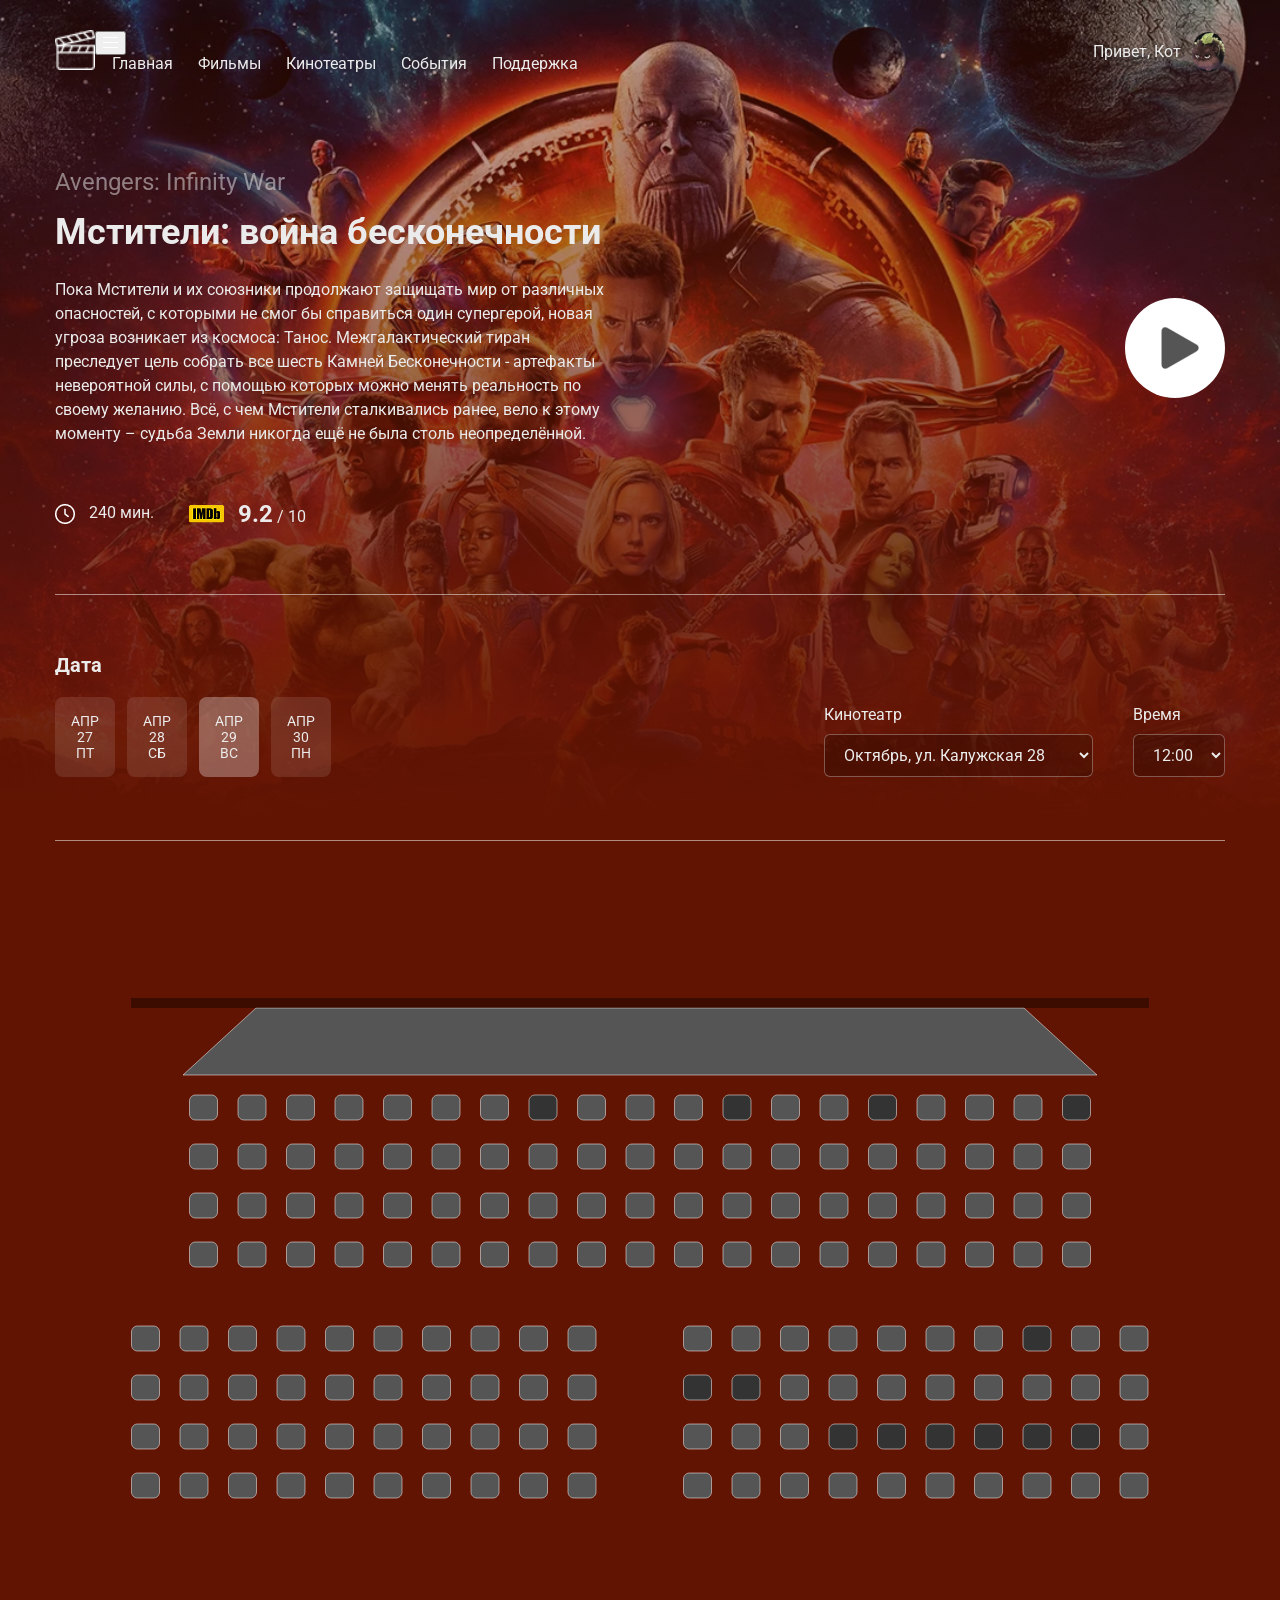
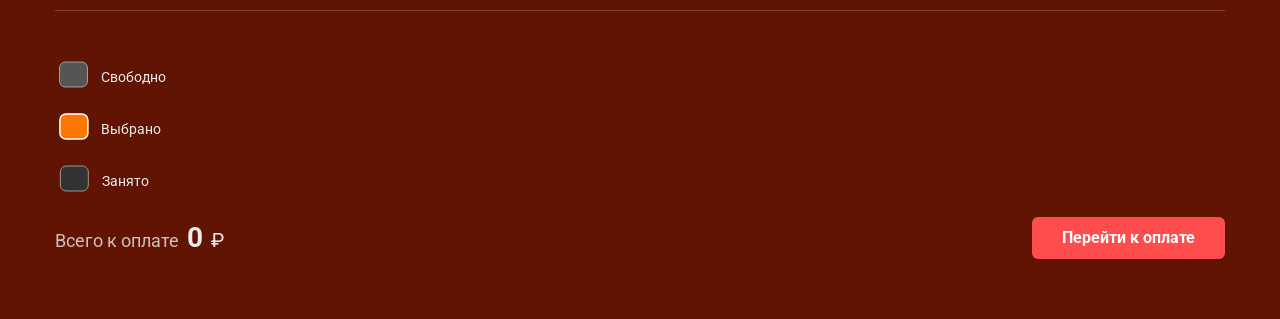
==== commit 04c503fc: "Add files via upload" ====
--- a/index.html
+++ b/index.html
@@ -12,10 +12,6 @@
       rel="stylesheet"
     />
     <link rel="stylesheet" href="CSS/normalize.css" />
-    <link
-      rel="stylesheet"
-      href="https://cdn.jsdelivr.net/npm/@fancyapps/ui@4.0/dist/fancybox.css"
-    />
     <link rel="stylesheet" href="CSS/style.css" />
   </head>
   <body>
--- a/CSS/style.css
+++ b/CSS/style.css
@@ -1,116 +1,359 @@
+/* Общие стили */
 body {
-    background-color: #621402;
-    font-family: "Roboto", sans-serif;
-    margin: 0;
-    padding: 0;
+  background-color: #621402;
+  font-family: "Roboto", sans-serif;
+  margin: 0;
+  padding: 0;
+  color: var(--color_text);
 }
 
 .container {
-    max-width: 1170px;
-    margin: auto;
-}
-
+  max-width: 1170px;
+  margin: auto;
+  padding: 0 15px;
+}
+
+/* Переменные */
+:root {
+  --color_text: rgb(235, 235, 235);
+}
+
+/* Шапка */
 .header {
-    background: linear-gradient(180deg, rgba(98,20,2,0.31) 0%, #621402 85.62%), url(../img/bg.png) no-repeat center top / cover;
-    min-height: 100vh;
-}
-
+  background: linear-gradient(180deg, rgba(98, 20, 2, 0.31) 0%, #621402 85.62%),
+    url(../IMG/bg.png) no-repeat center top / cover;
+  min-height: 100vh;
+  padding-bottom: 60px;
+}
+
+/* Навигация */
 .navbar {
-    padding-top: 30px;
-    padding-bottom: 30px;
-    display: flex;
-    align-items: center;
+  padding-top: 30px;
+  padding-bottom: 30px;
+  display: flex;
+  align-items: center;
+}
+
+.navbar img {
+  height: 40px;
 }
 
 .menu {
-    list-style-type: none;
-    display: flex;
-    margin: 0;
-    margin-left: 17px;
-}
-.menu_item {
-    margin-right: 25px;
-}
-
-.menu_link {
-    color: var(--color_text);
-    text-decoration: none;
-}
-.ava {
-    width: 33px;
-    height: 33px;
-    border-radius: 50%;
-}
-
-.user{
-    display: flex;
-    align-items: center;
-    margin-left: auto;
-    gap: 11px;
-    color: var(--color_text);
-}
-
-
+  list-style-type: none;
+  display: flex;
+  margin: 0;
+  margin-left: 17px;
+  padding: 0;
+}
+
+.menu-item {
+  margin-right: 25px;
+}
+
+.menu-link {
+  color: var(--color_text);
+  text-decoration: none;
+  font-size: 16px;
+  transition: opacity 0.2s;
+}
+
+.menu-link:hover {
+  opacity: 0.8;
+}
+
+.user {
+  display: flex;
+  align-items: center;
+  margin-left: auto;
+  gap: 11px;
+  color: var(--color_text);
+}
+
+.avatar {
+  width: 33px;
+  height: 33px;
+  border-radius: 50%;
+  object-fit: cover;
+}
+
+/* Информация о фильме */
 .film {
-    color: var(--color_text);
-    margin-top: 60px;
-    display: flex;
-    align-items: center;
-}
-.film_title_small {
-    opacity: 0.5;
-    line-height: 150%;
-    font-size: 24px;
-}
-.film_title {
-    font-size: 36px;
-    line-height: 42px;
-    margin-top: 11px;
-    margin-bottom: 23px;
-}
-.film_description{
-    font-size: 16px;
-    max-width: 560px;
-    line-height: 150%;
-}
-.film_trailer {
-    margin: auto;
-}
-
-
-.film_details {
-    margin-top: 50px;
-    display: flex;
-    align-items: center;
-    gap: 35px
-}
-.time {
-    display: flex;
-    align-items: center;
-    gap: 14px;
-}
-
+  margin-top: 60px;
+  display: flex;
+  align-items: center;
+  gap: 60px;
+}
+
+.film-info {
+  max-width: 560px;
+}
+
+.film-title-small {
+  opacity: 0.5;
+  line-height: 150%;
+  font-size: 24px;
+  display: block;
+}
+
+.film-title {
+  font-size: 36px;
+  line-height: 1.2;
+  margin: 11px 0 23px;
+}
+
+.film-description {
+  font-size: 16px;
+  line-height: 150%;
+  margin-bottom: 50px;
+}
+
+.film-trailer {
+  display: block;
+  margin-left: auto;
+  text-decoration: none;
+}
+
+#video-container {
+  width: 100px;
+  height: 100px;
+  cursor: pointer;
+}
+
+/* Детали фильма */
+.film-details {
+  display: flex;
+  align-items: center;
+  gap: 35px;
+}
+
+.time,
 .rating {
-    display: flex;
-    align-items: center;
-    gap: 14px;
-}
-
-.rating_current {
-    font-size: 24px;
-    line-height: 150%;
-}
-
+  display: flex;
+  align-items: center;
+  gap: 14px;
+}
+
+.rating-current {
+  font-size: 24px;
+  line-height: 150%;
+}
+
+/* Выбор сеанса */
 .session {
-    margin-top: 62px;
-    border-top: 1px solid hsl(0, 0%, 100%, 0.5);
-    border-bottom: 1px solid hsl(0, 0%, 100%, 0.5);
-    padding-top: 46px;
-    padding-bottom: 63px;
-}
-
-
-/* ROOT */
-:root{
-    --color_text: rgb(235, 235, 235);
-}+  margin-top: 62px;
+  border-top: 1px solid hsla(0, 0%, 100%, 0.5);
+  border-bottom: 1px solid hsla(0, 0%, 100%, 0.5);
+  padding: 46px 0 63px;
+  display: flex;
+  gap: 40px;
+  align-items: flex-end;
+}
+
+.session_date {
+  flex: 1;
+}
+
+.date_title {
+  font-size: 20px;
+  margin-bottom: 20px;
+}
+
+.session_container {
+  display: flex;
+  gap: 12px;
+}
+
+.session_day {
+  display: flex;
+  flex-direction: column;
+  align-items: center;
+  justify-content: center;
+  width: 60px;
+  height: 80px;
+  background: rgba(255, 255, 255, 0.1);
+  border-radius: 8px;
+  cursor: pointer;
+  color: var(--color_text);
+  font-size: 14px;
+  user-select: none;
+  transition: background 0.2s;
+}
+
+.session_day:hover {
+  background: rgba(255, 255, 255, 0.2);
+}
+
+input[type="radio"] {
+  display: none;
+}
+
+input[type="radio"]:checked + .session_day {
+  background: rgba(255, 255, 255, 0.3);
+}
+
+.session-cinema,
+.session-time {
+  display: flex;
+  flex-direction: column;
+  gap: 10px;
+}
+
+.session-label {
+  font-size: 16px;
+  color: var(--color_text);
+}
+
+.select {
+  padding: 10px 15px;
+  border-radius: 6px;
+  border: 1px solid rgba(255, 255, 255, 0.3);
+  background: rgba(0, 0, 0, 0.2);
+  color: var(--color_text);
+  font-family: "Roboto", sans-serif;
+  font-size: 16px;
+  outline: none;
+}
+
+.select:focus {
+  border-color: rgba(255, 255, 255, 0.6);
+}
+
+/* Схема зала — ЦЕНТРИРОВАНА */
+.scheme {
+  display: flex;
+  flex-direction: column;
+  gap: 20px;
+}
+
+.scheme-svg {
+  display: block;
+  max-width: 100%;
+  height: auto;
+}
+
+hr {
+  border: 0;
+  height: 1px;
+  background: rgba(255, 255, 255, 0.2);
+  margin: 30px 0;
+  width: 100%;
+}
+.legend-label {
+  display: inline-flex;
+  align-items: center;
+  gap: 8px;
+  margin-right: 20px;
+}
+
+.legend-text-label {
+  font-size: 14px;
+  color: var(--color_text);
+}
+
+/* Стили мест */
+path {
+  fill: #555; /* Свободные — темно-серый */
+  stroke: rgba(255, 255, 255, 0.5);
+  stroke-width: 1;
+  cursor: pointer;
+  transition: fill 0.2s;
+}
+
+path:hover:not(.booked):not(.active) {
+  fill: #666; /* Светлее при наведении */
+}
+
+path.booked {
+  fill: #333; /* Занято — ещё темнее */
+  cursor: not-allowed;
+}
+
+path.active {
+  fill: #ff7700; /* Выбрано — оранжевый */
+  stroke: white;
+  stroke-width: 1.5;
+}
+
+/* Цена и кнопка */
+.price {
+  display: flex;
+  justify-content: space-between;
+  align-items: center;
+  padding: 20px 0 60px;
+}
+
+.price-tag {
+  display: flex;
+  align-items: baseline;
+  gap: 8px;
+}
+
+.price-label {
+  font-size: 18px;
+  opacity: 0.8;
+}
+
+.price-total {
+  font-size: 28px;
+  font-weight: bold;
+}
+
+.ruble {
+  font-size: 20px;
+}
+
+.button-pay {
+  background: #ff4d4d;
+  color: white;
+  text-decoration: none;
+  padding: 12px 30px;
+  border-radius: 6px;
+  font-weight: bold;
+  transition: background 0.2s;
+}
+
+.button-pay:hover {
+  background: #e03a3a;
+}
+
+/* Адаптив */
+@media (max-width: 768px) {
+  .film {
+    flex-direction: column;
+    text-align: center;
+    gap: 30px;
+  }
+
+  .film-info {
+    max-width: 100%;
+  }
+
+  .film-trailer {
+    margin: 0 auto;
+  }
+
+  .session {
+    flex-direction: column;
+    align-items: stretch;
+  }
+
+  .legend-label {
+    margin-bottom: 10px;
+  }
+
+  .scheme {
+    position: relative;
+    padding: 0 15px;
+  }
+
+  .scheme-svg {
+    display: block;
+    max-width: 90%;
+    width: auto;
+    height: auto;
+    margin: 0 auto;
+    transform: translateX(-50%);
+    left: 50%;
+    position: relative;
+  }
+}
